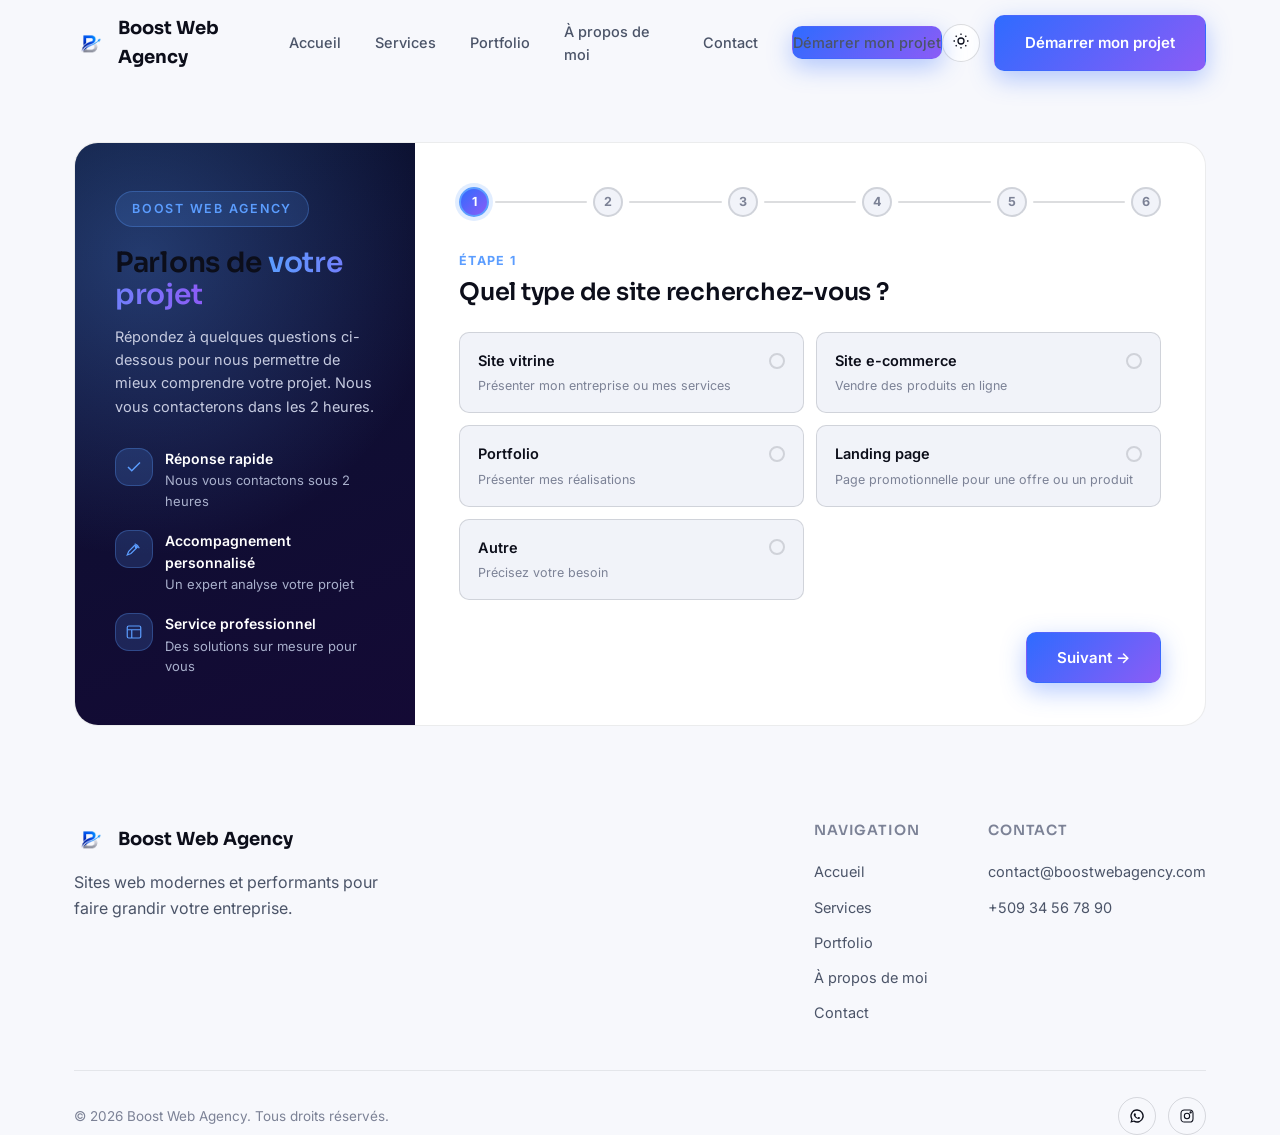
==== appliquer.html @ d8ea275c "initial commit" ====
<!DOCTYPE html>
<html lang="fr">
<head>
<meta charset="UTF-8">
<meta name="viewport" content="width=device-width, initial-scale=1.0">
<title>Appliquer — Boost Web Agency</title>
<meta name="description" content="Décrivez votre projet en quelques étapes et recevez une réponse de Boost Web Agency sous 2 heures.">
<link rel="icon" href="assets/images/logo.png">
<link rel="preconnect" href="https://fonts.googleapis.com">
<link href="https://fonts.googleapis.com/css2?family=Sora:wght@500;600;700;800&family=Inter:wght@400;500;600&display=swap" rel="stylesheet">
<link rel="stylesheet" href="css/style.css">
</head>
<body>
<header id="site-header"></header>

<main>
  <section class="section" style="padding-top:56px">
    <div class="container">

      <div class="apply-wrap reveal" id="applyForm">

        <!-- SIDE PANEL -->
        <aside class="apply-side">
          <div class="eyebrow" style="background:rgba(91,157,255,.15);border-color:rgba(91,157,255,.3)">Boost Web Agency</div>
          <h2>Parlons de <span class="accent">votre projet</span></h2>
          <p>Répondez à quelques questions ci-dessous pour nous permettre de mieux comprendre votre projet. Nous vous contacterons dans les 2 heures.</p>
          <div class="apply-perks">
            <div class="apply-perk">
              <div class="icon-badge">${''}</div>
              <div><div class="apply-perk-title">Réponse rapide</div><div class="apply-perk-text">Nous vous contactons sous 2 heures</div></div>
            </div>
            <div class="apply-perk">
              <div class="icon-badge"></div>
              <div><div class="apply-perk-title">Accompagnement personnalisé</div><div class="apply-perk-text">Un expert analyse votre projet</div></div>
            </div>
            <div class="apply-perk">
              <div class="icon-badge"></div>
              <div><div class="apply-perk-title">Service professionnel</div><div class="apply-perk-text">Des solutions sur mesure pour vous</div></div>
            </div>
          </div>
        </aside>

        <!-- MAIN FORM -->
        <div class="apply-main">
          <div class="progress-bar" id="progressBar"></div>

          <!-- STEP 1 -->
          <div class="form-step active" data-step="1">
            <div class="step-eyebrow">Étape 1</div>
            <h3 class="step-title">Quel type de site recherchez-vous ?</h3>
            <div class="choice-grid" data-choice-group="step1" data-key="siteType">
              <label class="choice-card" data-value="Site vitrine"><div class="choice-title">Site vitrine<span class="dot"></span></div><div class="choice-desc">Présenter mon entreprise ou mes services</div></label>
              <label class="choice-card" data-value="Site e-commerce"><div class="choice-title">Site e-commerce<span class="dot"></span></div><div class="choice-desc">Vendre des produits en ligne</div></label>
              <label class="choice-card" data-value="Portfolio"><div class="choice-title">Portfolio<span class="dot"></span></div><div class="choice-desc">Présenter mes réalisations</div></label>
              <label class="choice-card" data-value="Landing page"><div class="choice-title">Landing page<span class="dot"></span></div><div class="choice-desc">Page promotionnelle pour une offre ou un produit</div></label>
              <label class="choice-card" data-value="Autre"><div class="choice-title">Autre<span class="dot"></span></div><div class="choice-desc">Précisez votre besoin</div></label>
            </div>
            <div class="field" data-other-for="siteType" style="display:none;margin-top:16px">
              <label>Précisez votre besoin</label>
              <input type="text" data-field="siteTypeOther" placeholder="Exemple : site de réservation pour un salon de beauté">
            </div>
            <div class="step-actions">
              <span></span>
              <button class="btn btn-primary" data-action="next">Suivant →</button>
            </div>
          </div>

          <!-- STEP 2 -->
          <div class="form-step" data-step="2">
            <div class="step-eyebrow">Étape 2</div>
            <h3 class="step-title">Quel est votre objectif principal avec ce site ?</h3>
            <div class="choice-grid" data-choice-group="step2" data-key="goal">
              <label class="choice-card" data-value="Présenter mon entreprise / activité"><div class="choice-title">Présenter mon entreprise / activité<span class="dot"></span></div></label>
              <label class="choice-card" data-value="Vendre des produits en ligne"><div class="choice-title">Vendre des produits en ligne<span class="dot"></span></div></label>
              <label class="choice-card" data-value="Obtenir des demandes de contact / prospects"><div class="choice-title">Obtenir des demandes de contact<span class="dot"></span></div></label>
              <label class="choice-card" data-value="Prendre des rendez-vous / réservations"><div class="choice-title">Prendre des rendez-vous<span class="dot"></span></div></label>
              <label class="choice-card" data-value="Renforcer ma marque / image"><div class="choice-title">Renforcer ma marque / image<span class="dot"></span></div></label>
              <label class="choice-card" data-value="Autre"><div class="choice-title">Autre<span class="dot"></span></div></label>
            </div>
            <div class="field" data-other-for="goal" style="display:none;margin-top:16px">
              <label>Précisez votre objectif</label>
              <input type="text" data-field="goalOther">
            </div>
            <div class="step-actions">
              <button class="btn btn-outline" data-action="prev">← Précédent</button>
              <button class="btn btn-primary" data-action="next">Suivant →</button>
            </div>
          </div>

          <!-- STEP 3 -->
          <div class="form-step" data-step="3">
            <div class="step-eyebrow">Étape 3</div>
            <h3 class="step-title">Quelles fonctionnalités souhaitez-vous intégrer à votre site ?</h3>
            <p style="margin-top:-16px;margin-bottom:18px;font-size:13.5px">Sélectionnez tout ce qui s'applique</p>
            <div class="choice-grid" data-choice-group="step3" data-key="features">
              <label class="choice-card" data-multi data-value="Formulaire de contact"><div class="choice-title">Formulaire de contact<span class="dot"></span></div></label>
              <label class="choice-card" data-multi data-value="Bouton WhatsApp"><div class="choice-title">Bouton WhatsApp<span class="dot"></span></div></label>
              <label class="choice-card" data-multi data-value="Paiement en ligne"><div class="choice-title">Paiement en ligne<span class="dot"></span></div></label>
              <label class="choice-card" data-multi data-value="Réservation en ligne"><div class="choice-title">Réservation en ligne<span class="dot"></span></div></label>
              <label class="choice-card" data-multi data-value="Blog / Actualités"><div class="choice-title">Blog / Actualités<span class="dot"></span></div></label>
              <label class="choice-card" data-multi data-value="Galerie / Portfolio"><div class="choice-title">Galerie / Portfolio<span class="dot"></span></div></label>
              <label class="choice-card" data-multi data-value="Espace membre / Connexion"><div class="choice-title">Espace membre / Connexion<span class="dot"></span></div></label>
              <label class="choice-card" data-multi data-value="Autre"><div class="choice-title">Autre<span class="dot"></span></div></label>
            </div>
            <div class="field" data-other-for="features" style="display:none;margin-top:16px">
              <label>Précisez une autre fonctionnalité</label>
              <input type="text" data-field="featuresOther">
            </div>
            <div class="step-actions">
              <button class="btn btn-outline" data-action="prev">← Précédent</button>
              <button class="btn btn-primary" data-action="next">Suivant →</button>
            </div>
          </div>

          <!-- STEP 4 -->
          <div class="form-step" data-step="4">
            <div class="step-eyebrow">Étape 4</div>
            <h3 class="step-title">Avez-vous déjà un site web ?</h3>
            <div class="choice-grid" data-choice-group="step4" data-key="hasSite">
              <label class="choice-card" data-value="Oui, j'ai déjà un site"><div class="choice-title">Oui, j'ai déjà un site<span class="dot"></span></div></label>
              <label class="choice-card" data-value="Non, je n'ai pas encore de site"><div class="choice-title">Non, pas encore de site<span class="dot"></span></div></label>
            </div>
            <div class="step-actions">
              <button class="btn btn-outline" data-action="prev">← Précédent</button>
              <button class="btn btn-primary" data-action="next">Suivant →</button>
            </div>
          </div>

          <!-- STEP 5 -->
          <div class="form-step" data-step="5">
            <div class="step-eyebrow">Étape 5</div>
            <h3 class="step-title">Quand souhaitez-vous lancer votre projet ?</h3>
            <div class="choice-grid" data-choice-group="step5" data-key="timeline">
              <label class="choice-card" data-value="Dès que possible"><div class="choice-title">Dès que possible<span class="dot"></span></div></label>
              <label class="choice-card" data-value="Dans les 2 à 4 semaines"><div class="choice-title">Dans 2 à 4 semaines<span class="dot"></span></div></label>
              <label class="choice-card" data-value="Dans 1 à 3 mois"><div class="choice-title">Dans 1 à 3 mois<span class="dot"></span></div></label>
              <label class="choice-card" data-value="Dans plus de 3 mois"><div class="choice-title">Dans plus de 3 mois<span class="dot"></span></div></label>
              <label class="choice-card" data-value="Je ne sais pas encore"><div class="choice-title">Je ne sais pas encore<span class="dot"></span></div></label>
            </div>
            <div class="step-actions">
              <button class="btn btn-outline" data-action="prev">← Précédent</button>
              <button class="btn btn-primary" data-action="next">Suivant →</button>
            </div>
          </div>

          <!-- STEP 6 -->
          <div class="form-step" data-step="6">
            <div class="step-eyebrow">Étape 6</div>
            <h3 class="step-title">Vos informations de contact</h3>
            <div class="field" data-field="name">
              <label>Nom complet <span class="req">*</span></label>
              <input type="text" data-field="name">
              <div class="field-error"></div>
            </div>
            <div class="field" data-field="email">
              <label>Email <span class="req">*</span></label>
              <input type="email" data-field="email">
              <div class="field-error"></div>
            </div>
            <div class="field" data-field="phone">
              <label>Téléphone / WhatsApp <span class="req">*</span></label>
              <input type="tel" data-field="phone">
              <div class="field-error"></div>
            </div>
            <div class="field">
              <label>Ville / Pays</label>
              <input type="text" data-field="city" placeholder="Port-au-Prince, Haïti">
            </div>
            <div class="step-actions">
              <button class="btn btn-outline" data-action="prev">← Précédent</button>
              <button class="btn btn-primary" data-action="next">Suivant →</button>
            </div>
          </div>

          <!-- STEP 7: RECAP -->
          <div class="form-step" data-step="7">
            <div class="step-eyebrow">Étape 7</div>
            <h3 class="step-title">Récapitulatif de votre projet</h3>
            <p style="margin-top:-16px">Vérifiez les informations ci-dessous avant l'envoi.</p>
            <div class="recap-list" id="recapList"></div>
            <div class="step-actions">
              <button class="btn btn-outline" data-action="prev">← Précédent</button>
              <button class="btn btn-primary" data-action="submit">Envoyer ma demande →</button>
            </div>
          </div>

          <!-- STEP 8: CONFIRMATION -->
          <div class="form-step" data-step="8">
            <div class="confirm-screen">
              <div class="confirm-icon">${''}</div>
              <h2>Merci !</h2>
              <p>Votre demande a été envoyée avec succès.<br>Nous avons bien reçu votre projet et nous vous contacterons dans les 2 heures.</p>
              <p style="font-weight:600;color:var(--text);margin-top:24px">Que se passe-t-il maintenant ?</p>
              <ul class="next-steps">
                <li>Nous analysons votre projet</li>
                <li>Un expert vous contactera rapidement</li>
                <li>Nous discuterons de vos besoins en détail</li>
              </ul>
              <button class="btn btn-primary" data-action="restart">Retour à l'accueil</button>
            </div>
          </div>

        </div>
      </div>
    </div>
  </section>
</main>

<footer id="site-footer"></footer>

<script src="js/content.js"></script>
<script>
  renderHeader('appliquer.html');
  renderFooter();
  document.querySelectorAll('.apply-perk .icon-badge').forEach((el,i)=>{
    const icons = [ICONS.check, ICONS.rocket, ICONS.layout];
    el.innerHTML = icons[i] || ICONS.check;
  });
  document.querySelector('.confirm-icon').innerHTML = ICONS.check;
  observeReveals();
</script>
<script src="js/apply-form.js"></script>
<script src="js/main.js"></script>
</body>
</html>
---- css/style.css ----
/* ==========================================================================
   BOOST WEB AGENCY — Design System
   Palette: fond noir profond, bleu électrique, bleu nuit, touches violet
   Typo: Sora (display) + Inter (texte)
   ========================================================================== */

:root{
  --bg: #05070d;
  --bg-elevated: #0a0d17;
  --surface: #0d1120;
  --surface-2: #10152a;
  --border: rgba(255,255,255,0.08);
  --border-strong: rgba(255,255,255,0.14);

  --text: #f4f6fb;
  --text-muted: #9aa3ba;
  --text-faint: #626a80;

  --blue: #2f6bff;
  --blue-light: #5b9dff;
  --blue-deep: #0b2a7a;
  --violet: #8b5cf6;
  --silver: #c9ced8;

  --gradient-primary: linear-gradient(135deg, var(--blue) 0%, var(--violet) 100%);
  --gradient-text: linear-gradient(90deg, #5b9dff 0%, #8b5cf6 100%);

  --radius-sm: 10px;
  --radius-md: 16px;
  --radius-lg: 24px;

  --shadow-glow: 0 0 60px rgba(47,107,255,0.25);
  --shadow-card: 0 10px 30px rgba(0,0,0,0.35);

  --ease: cubic-bezier(.22,.61,.36,1);
  --container: 1180px;
}

[data-theme="light"]{
  --bg: #f7f8fc;
  --bg-elevated: #ffffff;
  --surface: #ffffff;
  --surface-2: #f1f3f9;
  --border: rgba(10,15,30,0.08);
  --border-strong: rgba(10,15,30,0.14);
  --text: #0c0e1a;
  --text-muted: #4b5468;
  --text-faint: #7c8296;
  --shadow-card: 0 10px 30px rgba(20,30,60,0.08);
}

*,*::before,*::after{ box-sizing: border-box; }
html{ scroll-behavior: smooth; }
body{
  margin:0;
  background: var(--bg);
  color: var(--text);
  font-family: 'Inter', -apple-system, BlinkMacSystemFont, 'Segoe UI', sans-serif;
  font-size: 16px;
  line-height: 1.6;
  -webkit-font-smoothing: antialiased;
  overflow-x: hidden;
  transition: background .35s var(--ease), color .35s var(--ease);
}
img{ max-width:100%; display:block; }
a{ color:inherit; text-decoration:none; }
ul{ margin:0; padding:0; list-style:none; }
h1,h2,h3,h4{
  font-family:'Sora','Inter',sans-serif;
  font-weight:600;
  line-height:1.15;
  margin:0 0 .6em;
  letter-spacing:-0.01em;
}
p{ margin:0 0 1em; color: var(--text-muted); }
button{ font-family:inherit; cursor:pointer; }
:focus-visible{ outline: 2px solid var(--blue-light); outline-offset: 3px; }

.container{
  width:100%;
  max-width: var(--container);
  margin: 0 auto;
  padding: 0 24px;
}
.section{ padding: 96px 0; position: relative; }
.section--tight{ padding: 64px 0; }

@media (prefers-reduced-motion: reduce){
  *{ animation-duration: 0.001ms !important; animation-iteration-count: 1 !important; transition-duration: 0.001ms !important; scroll-behavior: auto !important; }
}

/* ---------- Eyebrow / labels ---------- */
.eyebrow{
  display:inline-flex;
  align-items:center;
  gap:8px;
  font-size: 12.5px;
  font-weight:600;
  letter-spacing: 0.14em;
  text-transform: uppercase;
  color: var(--blue-light);
  background: rgba(47,107,255,0.1);
  border: 1px solid rgba(47,107,255,0.25);
  padding: 7px 16px;
  border-radius: 999px;
  margin-bottom: 20px;
}

.section-head{ max-width: 680px; margin: 0 auto 56px; text-align:center; }
.section-head h2{ font-size: clamp(28px, 4vw, 42px); }
.section-head p{ font-size: 17px; }
.section-head.align-left{ margin-left:0; text-align:left; }

/* ---------- Buttons ---------- */
.btn{
  display:inline-flex;
  align-items:center;
  justify-content:center;
  gap:8px;
  padding: 15px 30px;
  border-radius: var(--radius-sm);
  font-weight:600;
  font-size: 15px;
  border: 1px solid transparent;
  transition: transform .25s var(--ease), box-shadow .25s var(--ease), background .25s var(--ease), border-color .25s var(--ease);
  white-space: nowrap;
}
.btn-primary{
  background: var(--gradient-primary);
  color:#fff;
  box-shadow: 0 8px 24px rgba(47,107,255,0.35);
}
.btn-primary:hover{ transform: translateY(-2px); box-shadow: 0 14px 34px rgba(47,107,255,0.5); }
.btn-outline{
  background: transparent;
  border-color: var(--border-strong);
  color: var(--text);
}
.btn-outline:hover{ border-color: var(--blue-light); background: rgba(91,157,255,0.08); transform: translateY(-2px); }
.btn-block{ width:100%; }
.btn:disabled{ opacity:.4; cursor:not-allowed; transform:none !important; }

/* ---------- Header / Nav ---------- */
.site-header{
  position: sticky; top:0; z-index: 100;
  background: rgba(5,7,13,0.72);
  backdrop-filter: blur(14px);
  -webkit-backdrop-filter: blur(14px);
  border-bottom: 1px solid var(--border);
  transition: background .35s var(--ease), border-color .35s var(--ease);
}
[data-theme="light"] .site-header{ background: rgba(247,248,252,0.78); }

.nav{
  display:flex; align-items:center; justify-content:space-between;
  padding: 14px 24px; max-width: var(--container); margin:0 auto;
}
.nav-logo{ display:flex; align-items:center; gap:10px; font-family:'Sora',sans-serif; font-weight:700; font-size:18px; }
.nav-logo img{ height: 34px; width:auto; }
.nav-links{ display:flex; align-items:center; gap: 34px; }
.nav-links a{
  font-size: 14.5px; font-weight:500; color: var(--text-muted);
  position:relative; padding: 4px 0; transition: color .2s var(--ease);
}
.nav-links a:hover, .nav-links a.active{ color: var(--text); }
.nav-links a.active::after{
  content:''; position:absolute; left:0; right:0; bottom:-4px; height:2px;
  background: var(--gradient-primary); border-radius:2px;
}
.nav-actions{ display:flex; align-items:center; gap:14px; }

.theme-toggle{
  width:38px; height:38px; border-radius:50%;
  border:1px solid var(--border-strong); background: var(--surface);
  display:flex; align-items:center; justify-content:center; color: var(--text);
  transition: border-color .2s var(--ease), transform .2s var(--ease);
}
.theme-toggle:hover{ border-color: var(--blue-light); transform: rotate(15deg); }
.theme-toggle svg{ width:18px; height:18px; }
.theme-toggle .icon-sun{ display:none; }
[data-theme="light"] .theme-toggle .icon-moon{ display:none; }
[data-theme="light"] .theme-toggle .icon-sun{ display:block; }

.nav-toggle{
  display:none; width:40px; height:40px; border-radius:8px;
  border:1px solid var(--border-strong); background: var(--surface);
  align-items:center; justify-content:center; flex-direction:column; gap:5px;
}
.nav-toggle span{ display:block; width:18px; height:2px; background: var(--text); border-radius:2px; transition: all .25s var(--ease); }
.nav-toggle.is-open span:nth-child(1){ transform: translateY(7px) rotate(45deg); }
.nav-toggle.is-open span:nth-child(2){ opacity:0; }
.nav-toggle.is-open span:nth-child(3){ transform: translateY(-7px) rotate(-45deg); }

@media (max-width: 880px){
  .nav-links{
    position:fixed; inset: 66px 0 0 0; height:calc(100vh - 66px);
    background: var(--bg); flex-direction:column; justify-content:flex-start;
    padding: 32px 24px; gap: 22px; transform: translateX(100%);
    transition: transform .35s var(--ease); overflow-y:auto;
  }
  .nav-links.is-open{ transform: translateX(0); }
  .nav-links a{ font-size:19px; }
  .nav-cta-mobile{ margin-top: 12px; }
  .nav-toggle{ display:flex; }
  .nav-actions .btn{ display:none; }
}

/* ---------- Hero / Aurora Gradient ---------- */
.hero{
  position: relative;
  padding: 120px 0 100px;
  overflow: hidden;
  isolation: isolate;
}
.aurora{
  position:absolute; inset:0; z-index:-1; overflow:hidden;
  background: var(--bg);
}
.aurora::before, .aurora::after{
  content:''; position:absolute; width: 60vw; height: 60vw; max-width:900px; max-height:900px;
  border-radius:50%; filter: blur(110px); opacity: .55;
  background: radial-gradient(circle at 30% 30%, #2f6bff 0%, transparent 70%);
  animation: aurora-move-1 22s ease-in-out infinite alternate;
}
.aurora::after{
  background: radial-gradient(circle at 70% 70%, #8b5cf6 0%, transparent 70%);
  right:-10%; bottom:-20%; left:auto; top:auto;
  animation: aurora-move-2 26s ease-in-out infinite alternate;
  opacity:.45;
}
.aurora::before{ top:-20%; left:-15%; }
[data-theme="light"] .aurora::before, [data-theme="light"] .aurora::after{ opacity:.25; filter: blur(130px); }

@keyframes aurora-move-1{
  0%{ transform: translate(0,0) scale(1); }
  50%{ transform: translate(6%, 8%) scale(1.08); }
  100%{ transform: translate(-4%, 4%) scale(1); }
}
@keyframes aurora-move-2{
  0%{ transform: translate(0,0) scale(1); }
  50%{ transform: translate(-8%, -6%) scale(1.1); }
  100%{ transform: translate(4%, -4%) scale(1); }
}

.hero-inner{ max-width: 760px; }
.hero h1{ font-size: clamp(36px, 6vw, 62px); margin-bottom: 22px; }
.hero h1 .accent{
  background: var(--gradient-text);
  -webkit-background-clip: text; background-clip:text; color: transparent;
}
.hero p{ font-size: 18px; max-width: 540px; margin-bottom: 34px; }
.hero-ctas{ display:flex; gap:16px; flex-wrap:wrap; }

/* ---------- Reveal on scroll ---------- */
.reveal{ opacity:0; transform: translateY(28px); transition: opacity .7s var(--ease), transform .7s var(--ease); }
.reveal.is-visible{ opacity:1; transform: translateY(0); }
.reveal-delay-1{ transition-delay: .08s; }
.reveal-delay-2{ transition-delay: .16s; }
.reveal-delay-3{ transition-delay: .24s; }

/* ---------- Grid ---------- */
.grid{ display:grid; gap: 24px; }
.grid-3{ grid-template-columns: repeat(3,1fr); }
.grid-2{ grid-template-columns: repeat(2,1fr); }
@media (max-width: 900px){ .grid-3{ grid-template-columns:1fr; } .grid-2{ grid-template-columns:1fr; } }

/* ---------- Cards ---------- */
.card{
  background: var(--surface);
  border: 1px solid var(--border);
  border-radius: var(--radius-md);
  padding: 32px;
  transition: transform .35s var(--ease), border-color .35s var(--ease), box-shadow .35s var(--ease);
}
.card:hover{ transform: translateY(-6px); border-color: rgba(91,157,255,0.35); box-shadow: var(--shadow-card), 0 0 0 1px rgba(91,157,255,0.08); }

.icon-badge{
  width:52px; height:52px; border-radius: 14px;
  display:flex; align-items:center; justify-content:center;
  background: rgba(47,107,255,0.12); border:1px solid rgba(47,107,255,0.25);
  color: var(--blue-light); margin-bottom: 22px;
}
.icon-badge svg{ width:24px; height:24px; }

.service-card h3{ font-size: 20px; }

/* ---------- Process ---------- */
.process-card{ position:relative; }
.process-number{
  font-family:'Sora',sans-serif; font-weight:700; font-size: 34px;
  background: var(--gradient-text); -webkit-background-clip:text; background-clip:text; color:transparent;
  margin-bottom: 14px; display:block;
}

/* ---------- Portfolio ---------- */
.portfolio-card{ padding:0; overflow:hidden; display:flex; flex-direction:column; }
.portfolio-media{ aspect-ratio: 16/10; overflow:hidden; background: var(--surface-2); position:relative; }
.portfolio-media img{ width:100%; height:100%; object-fit: cover; transition: transform .6s var(--ease); }
.portfolio-card:hover .portfolio-media img{ transform: scale(1.06); }
.portfolio-body{ padding: 26px 28px 30px; }
.portfolio-category{ font-size:12px; font-weight:600; letter-spacing:.08em; text-transform:uppercase; color: var(--blue-light); margin-bottom:8px; }
.portfolio-body h3{ font-size: 19px; margin-bottom:10px; }
.portfolio-link{ display:inline-flex; align-items:center; gap:6px; font-weight:600; color: var(--blue-light); font-size:14.5px; margin-top:6px; }
.portfolio-link svg{ width:15px; height:15px; transition: transform .25s var(--ease); }
.portfolio-link:hover svg{ transform: translate(3px,-3px); }

/* ---------- Testimonials ---------- */
.testimonial-card .stars{ display:flex; gap:4px; margin-bottom:16px; color:#ffb545; }
.testimonial-card .stars svg{ width:16px; height:16px; }
.testimonial-card blockquote{ margin:0 0 20px; font-size:15.5px; color: var(--text); font-style: normal; }
.testimonial-author{ display:flex; align-items:center; gap:12px; }
.testimonial-avatar{
  width:40px; height:40px; border-radius:50%; background: var(--gradient-primary);
  display:flex; align-items:center; justify-content:center; color:#fff; font-weight:700; font-size:14px;
}
.testimonial-name{ font-weight:600; font-size:14.5px; color: var(--text); }
.testimonial-role{ font-size:13px; color: var(--text-faint); }

/* ---------- FAQ ---------- */
.faq-list{ max-width: 760px; margin: 0 auto; display:flex; flex-direction:column; gap:14px; }
.faq-item{ background: var(--surface); border:1px solid var(--border); border-radius: var(--radius-sm); overflow:hidden; }
.faq-question{
  width:100%; display:flex; align-items:center; justify-content:space-between; gap:16px;
  background:none; border:none; color: var(--text); padding: 20px 24px; text-align:left;
  font-family:'Sora',sans-serif; font-weight:600; font-size:15.5px;
}
.faq-question .plus{ flex-shrink:0; width:22px; height:22px; position:relative; }
.faq-question .plus::before, .faq-question .plus::after{
  content:''; position:absolute; background: var(--blue-light); border-radius:2px; transition: transform .3s var(--ease), opacity .3s var(--ease);
}
.faq-question .plus::before{ left:0; top:50%; width:100%; height:2px; transform: translateY(-50%); }
.faq-question .plus::after{ top:0; left:50%; height:100%; width:2px; transform: translateX(-50%); }
.faq-item.is-open .plus::after{ opacity:0; transform: translateX(-50%) rotate(90deg); }
.faq-answer{ max-height:0; overflow:hidden; transition: max-height .35s var(--ease); }
.faq-answer-inner{ padding: 0 24px 22px; color: var(--text-muted); font-size:14.5px; }
.faq-item.is-open .faq-answer{ max-height: 300px; }

/* ---------- CTA banner ---------- */
.cta-banner{
  border-radius: var(--radius-lg);
  padding: 64px 40px;
  text-align:center;
  background: linear-gradient(135deg, #10193c 0%, #1b1046 100%);
  border: 1px solid rgba(139,92,246,0.25);
  position:relative; overflow:hidden;
}
.cta-banner::before{
  content:''; position:absolute; inset:0;
  background: radial-gradient(circle at 50% 0%, rgba(91,157,255,0.25), transparent 60%);
}
.cta-banner > *{ position:relative; }
.cta-banner h2{ font-size: clamp(24px,3.6vw,34px); max-width:640px; margin:0 auto 14px; }
.cta-banner p{ max-width: 520px; margin: 0 auto 30px; color: #c6cbe0; }

/* ---------- Footer ---------- */
.site-footer{ border-top:1px solid var(--border); padding: 56px 0 28px; margin-top: 40px; }
.footer-top{ display:flex; justify-content:space-between; gap: 40px; flex-wrap:wrap; margin-bottom: 40px; }
.footer-brand{ max-width: 320px; }
.footer-brand .nav-logo{ margin-bottom: 14px; }
.footer-cols{ display:flex; gap: 60px; flex-wrap:wrap; }
.footer-col h4{ font-size:14px; margin-bottom:16px; color: var(--text-faint); text-transform:uppercase; letter-spacing:.06em; }
.footer-col a{ display:block; color: var(--text-muted); font-size:14.5px; padding: 6px 0; transition: color .2s var(--ease); }
.footer-col a:hover{ color: var(--blue-light); }
.footer-bottom{ display:flex; justify-content:space-between; align-items:center; gap:16px; flex-wrap:wrap; padding-top: 26px; border-top:1px solid var(--border); }
.footer-bottom p{ margin:0; font-size:13.5px; color: var(--text-faint); }
.socials{ display:flex; gap:12px; }
.socials a{
  width:38px; height:38px; border-radius:50%; border:1px solid var(--border-strong);
  display:flex; align-items:center; justify-content:center; transition: border-color .2s var(--ease), transform .2s var(--ease);
}
.socials a:hover{ border-color: var(--blue-light); transform: translateY(-2px); }
.socials svg{ width:16px; height:16px; }

/* ---------- Page hero (inner pages) ---------- */
.page-hero{ padding: 80px 0 60px; text-align:center; }
.page-hero .eyebrow{ margin-bottom: 18px; }
.page-hero h1{ font-size: clamp(30px,5vw,48px); max-width: 720px; margin: 0 auto 16px; }
.page-hero p{ max-width: 620px; margin: 0 auto; font-size:17px; }

/* ---------- Utility ---------- */
.text-center{ text-align:center; }
.mt-lg{ margin-top: 64px; }
.badge-list{ display:flex; flex-wrap:wrap; gap:10px; margin-top: 18px; }
.badge-list span{ font-size:13px; padding:6px 14px; border-radius:999px; border:1px solid var(--border-strong); color: var(--text-muted); }

/* Filters (portfolio page) */
.filters{ display:flex; gap:10px; justify-content:center; flex-wrap:wrap; margin-bottom: 44px; }
.filter-btn{
  padding: 9px 20px; border-radius:999px; border:1px solid var(--border-strong);
  background: transparent; color: var(--text-muted); font-size:14px; font-weight:600;
  transition: all .25s var(--ease);
}
.filter-btn.active, .filter-btn:hover{ color:#fff; background: var(--gradient-primary); border-color:transparent; }

/* Values grid (about page) */
.value-card{ text-align:left; }
.value-card h4{ font-size:17px; margin-bottom:8px; }
.value-card p{ font-size:14.5px; margin:0; }

/* Service detail blocks */
.service-detail{ display:grid; grid-template-columns: 1fr 1fr; gap: 56px; align-items:start; padding: 64px 0; border-bottom:1px solid var(--border); }
.service-detail:last-child{ border-bottom:none; }
.service-detail:nth-child(even) .service-detail-media{ order:2; }
@media (max-width: 880px){ .service-detail{ grid-template-columns:1fr; gap:28px; } .service-detail:nth-child(even) .service-detail-media{ order:0; } }
.service-detail-media{
  border-radius: var(--radius-lg); background: var(--surface); border:1px solid var(--border);
  aspect-ratio: 4/3; display:flex; align-items:center; justify-content:center; color: var(--blue-light);
}
.service-detail-media svg{ width:88px; height:88px; opacity:.75; }
.service-detail-body ul{ margin-top:18px; display:flex; flex-direction:column; gap:10px; }
.service-detail-body li{ display:flex; gap:10px; align-items:flex-start; font-size:14.5px; color: var(--text-muted); }
.service-detail-body li svg{ width:18px; height:18px; flex-shrink:0; margin-top:2px; color: var(--blue-light); }

/* Contact page */
.contact-grid{ display:grid; grid-template-columns: 0.9fr 1.1fr; gap: 50px; align-items:start; }
@media (max-width: 880px){ .contact-grid{ grid-template-columns:1fr; } }
.contact-methods{ display:flex; flex-direction:column; gap:14px; margin-top:28px; }
.contact-method{
  display:flex; align-items:center; gap:14px; padding:16px 18px; border-radius: var(--radius-sm);
  background: var(--surface); border:1px solid var(--border); transition: border-color .2s var(--ease);
}
.contact-method:hover{ border-color: rgba(91,157,255,0.35); }
.contact-method .icon-badge{ margin:0; width:42px; height:42px; }
.contact-method-label{ font-size:12px; color: var(--text-faint); text-transform:uppercase; letter-spacing:.06em; }
.contact-method-value{ font-weight:600; font-size:14.5px; }

.form-card{ background: var(--surface); border:1px solid var(--border); border-radius: var(--radius-lg); padding: 36px; }
.field{ margin-bottom: 20px; }
.field label{ display:block; font-size:13.5px; font-weight:600; margin-bottom:8px; color: var(--text); }
.field label .req{ color: var(--blue-light); }
.field input, .field textarea, .field select{
  width:100%; background: var(--surface-2); border:1px solid var(--border-strong);
  border-radius: var(--radius-sm); padding: 13px 16px; color: var(--text); font-size:14.5px; font-family:inherit;
  transition: border-color .2s var(--ease), box-shadow .2s var(--ease);
}
.field input:focus, .field textarea:focus, .field select:focus{ border-color: var(--blue-light); box-shadow: 0 0 0 3px rgba(91,157,255,0.18); outline:none; }
.field textarea{ min-height:120px; resize:vertical; }
.field-error{ color:#ff6b6b; font-size:12.5px; margin-top:6px; display:none; }
.field.has-error input, .field.has-error textarea, .field.has-error select{ border-color:#ff6b6b; }
.field.has-error .field-error{ display:block; }

/* ---------- Multi-step form (Appliquer) ---------- */
.apply-wrap{ display:grid; grid-template-columns: 340px 1fr; gap: 0; border-radius: var(--radius-lg); overflow:hidden; border:1px solid var(--border); background: var(--surface); }
@media (max-width: 900px){ .apply-wrap{ grid-template-columns:1fr; } }
.apply-side{
  background: linear-gradient(160deg,#0a1230 0%,#140a35 100%);
  padding: 48px 40px; position:relative; overflow:hidden;
}
.apply-side::before{ content:''; position:absolute; inset:0; background: radial-gradient(circle at 20% 20%, rgba(91,157,255,.3), transparent 55%); }
.apply-side > *{ position:relative; }
.apply-side h2{ font-size: 28px; margin-bottom:14px; }
.apply-side h2 .accent{ background: var(--gradient-text); -webkit-background-clip:text; background-clip:text; color:transparent; }
.apply-side p{ color:#c6cbe0; font-size:14.5px; }
.apply-perks{ margin-top: 30px; display:flex; flex-direction:column; gap:18px; }
.apply-perk{ display:flex; gap:12px; align-items:flex-start; }
.apply-perk .icon-badge{ background: rgba(91,157,255,0.18); border-color: rgba(91,157,255,0.3); width:38px; height:38px; margin:0; flex-shrink:0; }
.apply-perk .icon-badge svg{ width:18px; height:18px; }
.apply-perk-title{ font-weight:600; font-size:14px; color:#fff; }
.apply-perk-text{ font-size:13px; color:#a9b0cc; }

.apply-main{ padding: 44px 44px 40px; }
@media (max-width: 620px){ .apply-main{ padding: 32px 20px 28px; } .apply-side{ padding:36px 24px; } }

.progress-bar{ display:flex; align-items:center; gap:6px; margin-bottom: 34px; }
.progress-step{
  width:30px; height:30px; border-radius:50%; flex-shrink:0;
  display:flex; align-items:center; justify-content:center; font-size:12.5px; font-weight:700;
  background: var(--surface-2); border:2px solid var(--border-strong); color: var(--text-faint);
  transition: all .3s var(--ease);
}
.progress-step.active{ border-color: var(--blue-light); color:#fff; background: var(--gradient-primary); box-shadow:0 0 0 4px rgba(91,157,255,0.18); }
.progress-step.done{ border-color: var(--blue-light); background: rgba(91,157,255,0.18); color: var(--blue-light); }
.progress-line{ flex:1; height:2px; background: var(--border-strong); border-radius:2px; position:relative; overflow:hidden; }
.progress-line-fill{ position:absolute; inset:0; width:0%; background: var(--gradient-primary); transition: width .35s var(--ease); }

.form-step{ display:none; animation: step-in .4s var(--ease); }
.form-step.active{ display:block; }
@keyframes step-in{ from{ opacity:0; transform: translateX(14px);} to{opacity:1; transform:translateX(0);} }
.step-eyebrow{ font-size:12.5px; font-weight:700; letter-spacing:.1em; text-transform:uppercase; color: var(--blue-light); margin-bottom:8px; }
.step-title{ font-size: 24px; margin-bottom: 26px; }

.choice-grid{ display:grid; grid-template-columns: 1fr 1fr; gap:12px; }
@media (max-width:520px){ .choice-grid{ grid-template-columns:1fr; } }
.choice-card{
  display:block; border:1.5px solid var(--border-strong); border-radius: var(--radius-sm);
  padding: 16px 18px; cursor:pointer; transition: all .2s var(--ease); background: var(--surface-2);
}
.choice-card:hover{ border-color: var(--blue-light); }
.choice-card input{ display:none; }
.choice-card .choice-title{ font-weight:600; font-size:14.5px; display:flex; align-items:center; justify-content:space-between; }
.choice-card .choice-desc{ font-size:12.5px; color: var(--text-faint); margin-top:4px; }
.choice-card .dot{ width:16px; height:16px; border-radius:50%; border:2px solid var(--border-strong); flex-shrink:0; position:relative; }
.choice-card input:checked ~ .dot, .choice-card .dot.checked{ border-color: var(--blue-light); }
.choice-card input:checked ~ .dot::after, .choice-card .dot.checked::after{
  content:''; position:absolute; inset:3px; background: var(--blue-light); border-radius:50%;
}
.choice-card.selected{ border-color: var(--blue-light); background: rgba(91,157,255,0.08); box-shadow: 0 0 0 3px rgba(91,157,255,0.12); }
.choice-card[data-multi] .dot{ border-radius:5px; }
.choice-card[data-multi] input:checked ~ .dot::after, .choice-card[data-multi] .dot.checked::after{ border-radius:2px; }

.step-actions{ display:flex; justify-content:space-between; gap:14px; margin-top: 32px; }
.step-actions .btn{ min-width:130px; }

.recap-list{ display:flex; flex-direction:column; gap:14px; margin-bottom: 10px; }
.recap-item{ background: var(--surface-2); border:1px solid var(--border); border-radius: var(--radius-sm); padding: 14px 18px; }
.recap-label{ font-size:12px; text-transform:uppercase; letter-spacing:.06em; color: var(--text-faint); margin-bottom:4px; }
.recap-value{ font-size:14.5px; font-weight:600; }

.confirm-screen{ text-align:center; padding: 30px 0 10px; }
.confirm-icon{
  width:84px; height:84px; border-radius:50%; margin:0 auto 26px; background: var(--gradient-primary);
  display:flex; align-items:center; justify-content:center; box-shadow: 0 0 0 10px rgba(91,157,255,0.1);
}
.confirm-icon svg{ width:40px; height:40px; color:#fff; }
.confirm-screen h2{ font-size:26px; margin-bottom:10px; }
.next-steps{ text-align:left; max-width:360px; margin: 26px auto; display:flex; flex-direction:column; gap:12px; }
.next-steps li{ display:flex; gap:10px; align-items:flex-start; font-size:14px; color: var(--text-muted); list-style:none; }
.next-steps li svg{ width:18px; height:18px; color: var(--blue-light); flex-shrink:0; margin-top:2px; }

/* fade for whole hero content w/ slight delay */
.hero .reveal{ transition-delay: .05s; }
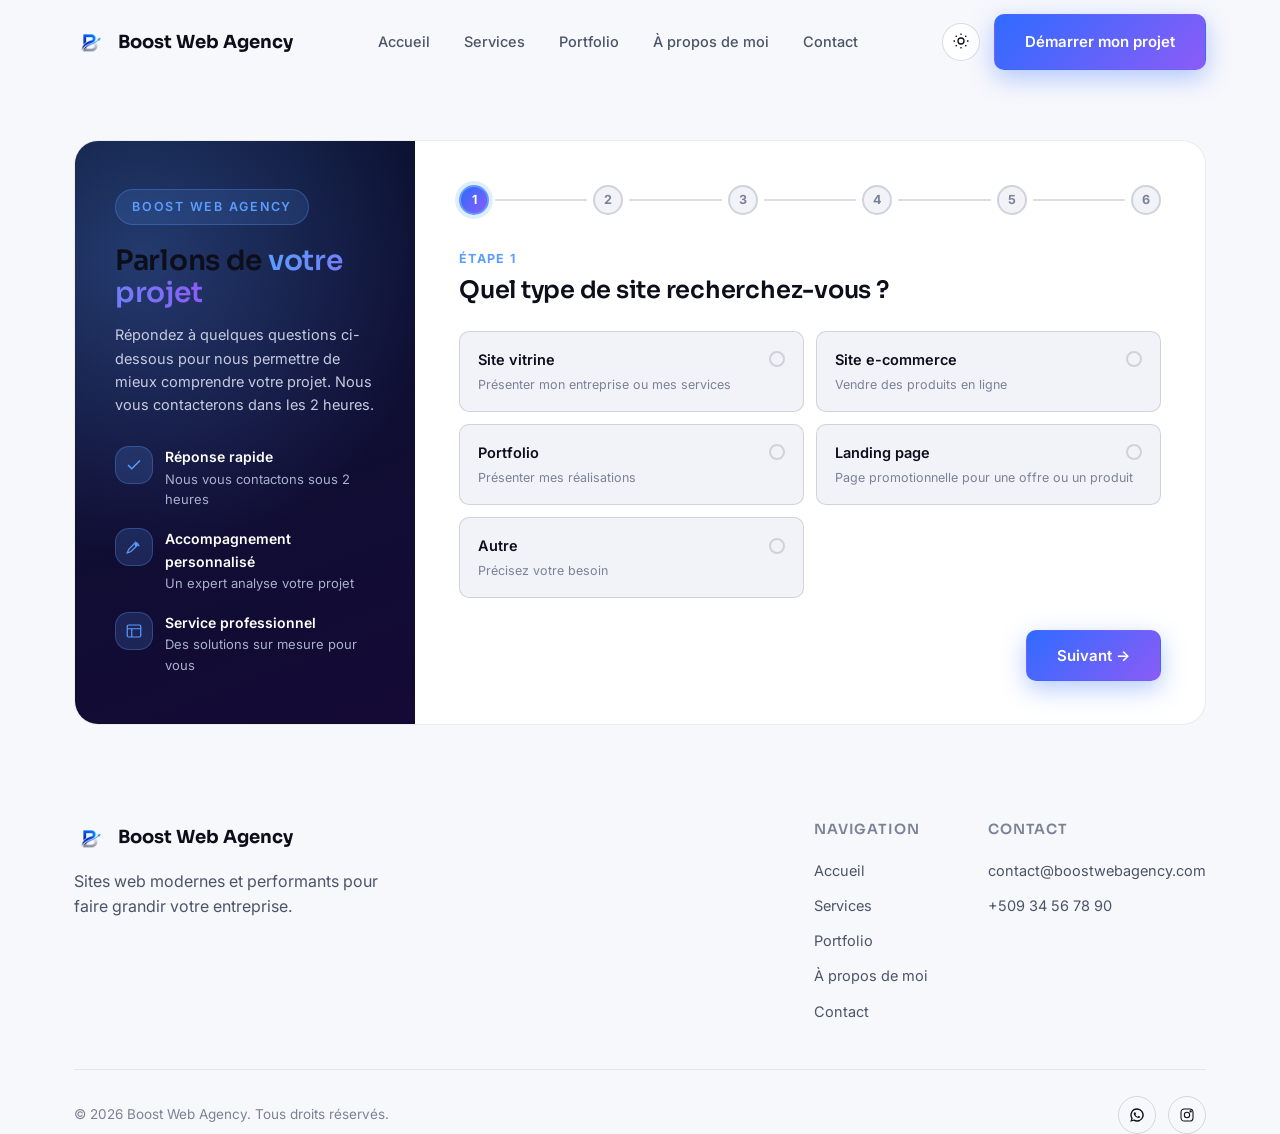
==== commit 1c252793: "use.name" ====
--- a/appliquer.html
+++ b/appliquer.html
@@ -18,6 +18,22 @@
     <div class="container">
 
       <div class="apply-wrap reveal" id="applyForm">
+
+        <!-- Formulaire caché : sert uniquement à ce que Netlify Forms
+             détecte et enregistre les champs. Le vrai formulaire visible
+             (multi-étapes) est plus bas ; son JS envoie les données ici. -->
+        <form name="appliquer" data-netlify="true" netlify-honeypot="bot-field" hidden>
+          <input type="text" name="siteType">
+          <input type="text" name="goal">
+          <input type="text" name="features">
+          <input type="text" name="hasSite">
+          <input type="text" name="timeline">
+          <input type="text" name="name">
+          <input type="email" name="email">
+          <input type="text" name="phone">
+          <input type="text" name="city">
+          <input name="bot-field">
+        </form>
 
         <!-- SIDE PANEL -->
         <aside class="apply-side">
--- a/css/style.css
+++ b/css/style.css
@@ -143,13 +143,16 @@
 /* ---------- Header / Nav ---------- */
 .site-header{
   position: sticky; top:0; z-index: 100;
-  background: rgba(5,7,13,0.72);
-  backdrop-filter: blur(14px);
-  -webkit-backdrop-filter: blur(14px);
+  background: var(--bg-elevated);
   border-bottom: 1px solid var(--border);
   transition: background .35s var(--ease), border-color .35s var(--ease);
 }
-[data-theme="light"] .site-header{ background: rgba(247,248,252,0.78); }
+/* Remarque technique : on évite volontairement "backdrop-filter" ici.
+   Un ancêtre avec filter/backdrop-filter devient le "containing block" de
+   ses enfants position:fixed — ça cassait le panneau de menu mobile
+   (.nav-links), qui se retrouvait coincé dans la hauteur du header au
+   lieu de couvrir l'écran. Un fond opaque garde aussi un header
+   parfaitement identique sur toutes les pages, y compris l'accueil. */
 
 .nav{
   display:flex; align-items:center; justify-content:space-between;
@@ -168,6 +171,7 @@
   background: var(--gradient-primary); border-radius:2px;
 }
 .nav-actions{ display:flex; align-items:center; gap:14px; }
+.nav-cta-mobile{ display:none; } /* visible uniquement dans le panneau mobile, voir media query */
 
 .theme-toggle{
   width:38px; height:38px; border-radius:50%;
@@ -197,10 +201,11 @@
     background: var(--bg); flex-direction:column; justify-content:flex-start;
     padding: 32px 24px; gap: 22px; transform: translateX(100%);
     transition: transform .35s var(--ease); overflow-y:auto;
+    z-index: 90;
   }
   .nav-links.is-open{ transform: translateX(0); }
   .nav-links a{ font-size:19px; }
-  .nav-cta-mobile{ margin-top: 12px; }
+  .nav-cta-mobile{ display:inline-flex; margin-top: 12px; }
   .nav-toggle{ display:flex; }
   .nav-actions .btn{ display:none; }
 }
@@ -489,14 +494,18 @@
 .choice-card input{ display:none; }
 .choice-card .choice-title{ font-weight:600; font-size:14.5px; display:flex; align-items:center; justify-content:space-between; }
 .choice-card .choice-desc{ font-size:12.5px; color: var(--text-faint); margin-top:4px; }
-.choice-card .dot{ width:16px; height:16px; border-radius:50%; border:2px solid var(--border-strong); flex-shrink:0; position:relative; }
-.choice-card input:checked ~ .dot, .choice-card .dot.checked{ border-color: var(--blue-light); }
-.choice-card input:checked ~ .dot::after, .choice-card .dot.checked::after{
+.choice-card .dot{ width:16px; height:16px; border-radius:50%; border:2px solid var(--border-strong); flex-shrink:0; position:relative; transition: border-color .2s var(--ease); }
+.choice-card .dot::after{
   content:''; position:absolute; inset:3px; background: var(--blue-light); border-radius:50%;
-}
+  opacity:0; transform: scale(.4); transition: opacity .2s var(--ease), transform .2s var(--ease);
+}
+/* Le JS applique la classe "selected" sur la carte (pas sur un input caché,
+   il n'y en a pas dans le HTML) : le cercle doit donc réagir à .selected. */
 .choice-card.selected{ border-color: var(--blue-light); background: rgba(91,157,255,0.08); box-shadow: 0 0 0 3px rgba(91,157,255,0.12); }
+.choice-card.selected .dot{ border-color: var(--blue-light); }
+.choice-card.selected .dot::after{ opacity:1; transform: scale(1); }
 .choice-card[data-multi] .dot{ border-radius:5px; }
-.choice-card[data-multi] input:checked ~ .dot::after, .choice-card[data-multi] .dot.checked::after{ border-radius:2px; }
+.choice-card[data-multi] .dot::after{ border-radius:2px; }
 
 .step-actions{ display:flex; justify-content:space-between; gap:14px; margin-top: 32px; }
 .step-actions .btn{ min-width:130px; }
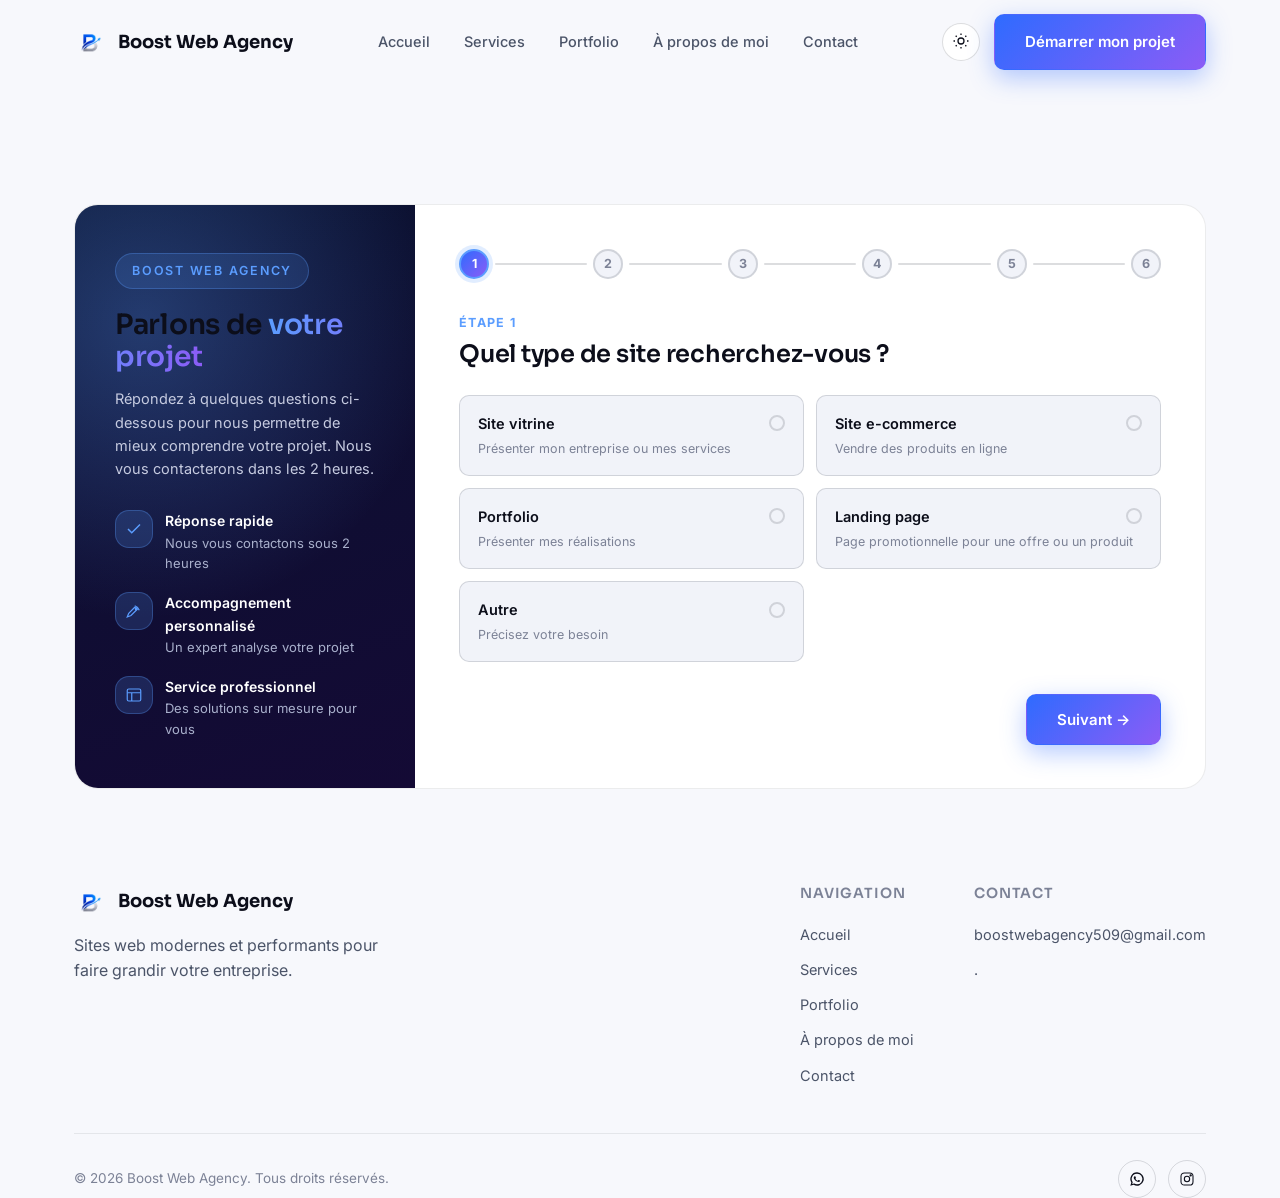
==== commit 140771cf: "user.name" ====
--- a/appliquer.html
+++ b/appliquer.html
@@ -14,7 +14,7 @@
 <header id="site-header"></header>
 
 <main>
-  <section class="section" style="padding-top:56px">
+  <section class="section" style="padding-top:120px">
     <div class="container">
 
       <div class="apply-wrap reveal" id="applyForm">
--- a/css/style.css
+++ b/css/style.css
@@ -142,17 +142,21 @@
 
 /* ---------- Header / Nav ---------- */
 .site-header{
-  position: sticky; top:0; z-index: 100;
+  position: fixed; top:0; left:0; right:0; z-index: 100;
+  background: transparent;
+  border-bottom: 1px solid transparent;
+  transition: background .3s var(--ease), border-color .3s var(--ease), box-shadow .3s var(--ease);
+}
+.site-header.scrolled{
   background: var(--bg-elevated);
-  border-bottom: 1px solid var(--border);
-  transition: background .35s var(--ease), border-color .35s var(--ease);
-}
-/* Remarque technique : on évite volontairement "backdrop-filter" ici.
-   Un ancêtre avec filter/backdrop-filter devient le "containing block" de
-   ses enfants position:fixed — ça cassait le panneau de menu mobile
-   (.nav-links), qui se retrouvait coincé dans la hauteur du header au
-   lieu de couvrir l'écran. Un fond opaque garde aussi un header
-   parfaitement identique sur toutes les pages, y compris l'accueil. */
+  border-bottom-color: var(--border);
+  box-shadow: 0 8px 24px rgba(0,0,0,0.25);
+}
+/* Pas de backdrop-filter ici volontairement : le header est transparent
+   en haut de page (fondu avec le Hero), puis devient opaque au scroll
+   via la classe .scrolled ajoutée par js/main.js. On ne touche qu'à
+   background/border/box-shadow (pas de "filter"), donc ça ne casse pas
+   le panneau du menu mobile en position:fixed. */
 
 .nav{
   display:flex; align-items:center; justify-content:space-between;
@@ -499,8 +503,6 @@
   content:''; position:absolute; inset:3px; background: var(--blue-light); border-radius:50%;
   opacity:0; transform: scale(.4); transition: opacity .2s var(--ease), transform .2s var(--ease);
 }
-/* Le JS applique la classe "selected" sur la carte (pas sur un input caché,
-   il n'y en a pas dans le HTML) : le cercle doit donc réagir à .selected. */
 .choice-card.selected{ border-color: var(--blue-light); background: rgba(91,157,255,0.08); box-shadow: 0 0 0 3px rgba(91,157,255,0.12); }
 .choice-card.selected .dot{ border-color: var(--blue-light); }
 .choice-card.selected .dot::after{ opacity:1; transform: scale(1); }
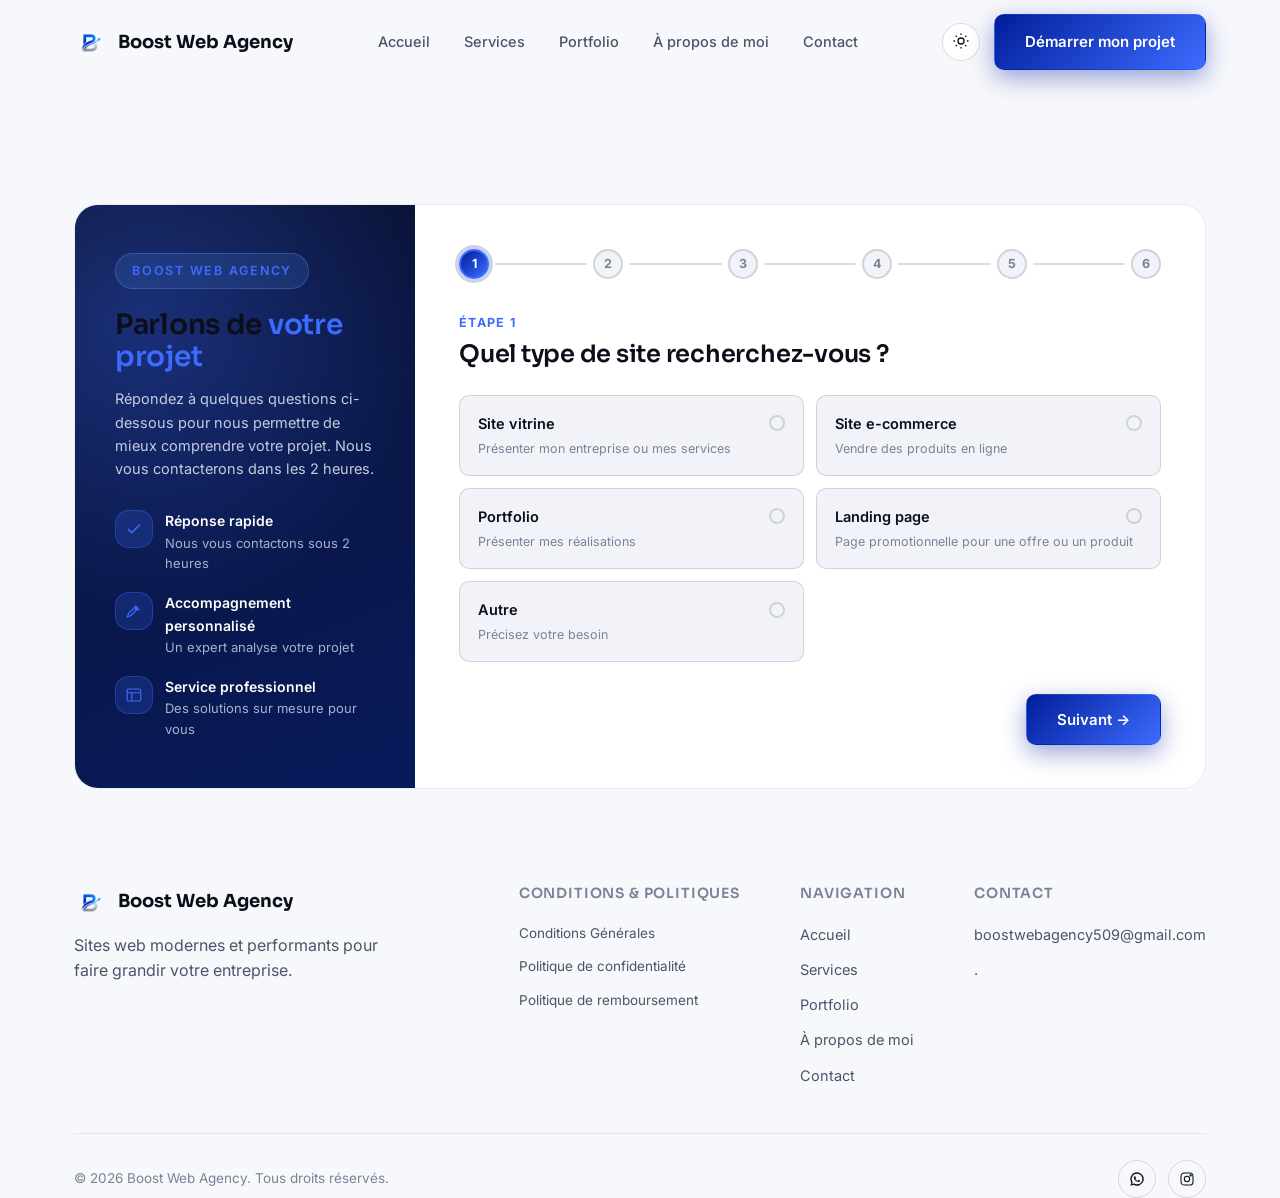
==== commit 9fba57c8: "user.name" ====
--- a/appliquer.html
+++ b/appliquer.html
@@ -9,6 +9,7 @@
 <link rel="preconnect" href="https://fonts.googleapis.com">
 <link href="https://fonts.googleapis.com/css2?family=Sora:wght@500;600;700;800&family=Inter:wght@400;500;600&display=swap" rel="stylesheet">
 <link rel="stylesheet" href="css/style.css">
+<link rel="stylesheet" href="css/forms.css">
 </head>
 <body>
 <header id="site-header"></header>
@@ -18,22 +19,6 @@
     <div class="container">
 
       <div class="apply-wrap reveal" id="applyForm">
-
-        <!-- Formulaire caché : sert uniquement à ce que Netlify Forms
-             détecte et enregistre les champs. Le vrai formulaire visible
-             (multi-étapes) est plus bas ; son JS envoie les données ici. -->
-        <form name="appliquer" data-netlify="true" netlify-honeypot="bot-field" hidden>
-          <input type="text" name="siteType">
-          <input type="text" name="goal">
-          <input type="text" name="features">
-          <input type="text" name="hasSite">
-          <input type="text" name="timeline">
-          <input type="text" name="name">
-          <input type="email" name="email">
-          <input type="text" name="phone">
-          <input type="text" name="city">
-          <input name="bot-field">
-        </form>
 
         <!-- SIDE PANEL -->
         <aside class="apply-side">
@@ -200,18 +185,22 @@
             </div>
           </div>
 
-          <!-- STEP 8: CONFIRMATION -->
+          <!-- STEP 8: CONFIRMATION (états : envoi en cours / confirmé / échec) -->
           <div class="form-step" data-step="8">
-            <div class="confirm-screen">
-              <div class="confirm-icon">${''}</div>
-              <h2>Merci !</h2>
-              <p>Votre demande a été envoyée avec succès.<br>Nous avons bien reçu votre projet et nous vous contacterons dans les 2 heures.</p>
-              <p style="font-weight:600;color:var(--text);margin-top:24px">Que se passe-t-il maintenant ?</p>
-              <ul class="next-steps">
-                <li>Nous analysons votre projet</li>
-                <li>Un expert vous contactera rapidement</li>
-                <li>Nous discuterons de vos besoins en détail</li>
-              </ul>
+            <div class="confirm-screen is-pending" id="applyConfirm" role="status" aria-live="polite">
+              <div class="confirm-icon" id="applyIcon"></div>
+              <h2 id="applyTitle">Envoi en cours…</h2>
+              <p id="applyMessage">Nous transmettons votre demande, merci de patienter.</p>
+              <p id="applyNote" style="font-size:13px"></p>
+              <div class="confirm-status-block form-status-actions" id="applyActions"></div>
+              <div class="confirm-next">
+                <p style="font-weight:600;color:var(--text);margin-top:24px">Que se passe-t-il maintenant ?</p>
+                <ul class="next-steps">
+                  <li>Nous analysons votre projet</li>
+                  <li>Un expert vous contactera rapidement</li>
+                  <li>Nous discuterons de vos besoins en détail</li>
+                </ul>
+              </div>
               <button class="btn btn-primary" data-action="restart">Retour à l'accueil</button>
             </div>
           </div>
@@ -225,6 +214,7 @@
 <footer id="site-footer"></footer>
 
 <script src="js/content.js"></script>
+<script src="js/forms.js"></script>
 <script>
   renderHeader('appliquer.html');
   renderFooter();
@@ -232,7 +222,6 @@
     const icons = [ICONS.check, ICONS.rocket, ICONS.layout];
     el.innerHTML = icons[i] || ICONS.check;
   });
-  document.querySelector('.confirm-icon').innerHTML = ICONS.check;
   observeReveals();
 </script>
 <script src="js/apply-form.js"></script>
--- a/css/style.css
+++ b/css/style.css
@@ -1,6 +1,6 @@
 /* ==========================================================================
    BOOST WEB AGENCY — Design System
-   Palette: fond noir profond, bleu électrique, bleu nuit, touches violet
+   Identité couleur stricte : bleu #001E9A uniquement (aucun violet/purple)
    Typo: Sora (display) + Inter (texte)
    ========================================================================== */
 
@@ -16,20 +16,20 @@
   --text-muted: #9aa3ba;
   --text-faint: #626a80;
 
-  --blue: #2f6bff;
-  --blue-light: #5b9dff;
-  --blue-deep: #0b2a7a;
-  --violet: #8b5cf6;
+  /* ---- Palette bleue officielle (identité de l'agence) ---- */
+  --blue: #001E9A;        /* couleur de référence absolue de la marque */
+  --blue-mid: #0B37C4;    /* variation intermédiaire, pour les dégradés */
+  --blue-light: #3D6BFF;  /* variation claire, pour liens/icônes/accents lisibles sur fond sombre */
+  --blue-deep: #000B40;   /* variation foncée, pour fonds/dégradés profonds */
   --silver: #c9ced8;
 
-  --gradient-primary: linear-gradient(135deg, var(--blue) 0%, var(--violet) 100%);
-  --gradient-text: linear-gradient(90deg, #5b9dff 0%, #8b5cf6 100%);
+  --gradient-primary: linear-gradient(135deg, var(--blue) 0%, var(--blue-light) 100%);
 
   --radius-sm: 10px;
   --radius-md: 16px;
   --radius-lg: 24px;
 
-  --shadow-glow: 0 0 60px rgba(47,107,255,0.25);
+  --shadow-glow: 0 0 60px rgba(0,30,154,0.3);
   --shadow-card: 0 10px 30px rgba(0,0,0,0.35);
 
   --ease: cubic-bezier(.22,.61,.36,1);
@@ -99,8 +99,8 @@
   letter-spacing: 0.14em;
   text-transform: uppercase;
   color: var(--blue-light);
-  background: rgba(47,107,255,0.1);
-  border: 1px solid rgba(47,107,255,0.25);
+  background: rgba(0,30,154,0.12);
+  border: 1px solid rgba(0,30,154,0.3);
   padding: 7px 16px;
   border-radius: 999px;
   margin-bottom: 20px;
@@ -128,15 +128,15 @@
 .btn-primary{
   background: var(--gradient-primary);
   color:#fff;
-  box-shadow: 0 8px 24px rgba(47,107,255,0.35);
-}
-.btn-primary:hover{ transform: translateY(-2px); box-shadow: 0 14px 34px rgba(47,107,255,0.5); }
+  box-shadow: 0 8px 24px rgba(0,30,154,0.4);
+}
+.btn-primary:hover{ transform: translateY(-2px); box-shadow: 0 14px 34px rgba(0,30,154,0.55); }
 .btn-outline{
   background: transparent;
   border-color: var(--border-strong);
   color: var(--text);
 }
-.btn-outline:hover{ border-color: var(--blue-light); background: rgba(91,157,255,0.08); transform: translateY(-2px); }
+.btn-outline:hover{ border-color: var(--blue-light); background: rgba(0,30,154,0.08); transform: translateY(-2px); }
 .btn-block{ width:100%; }
 .btn:disabled{ opacity:.4; cursor:not-allowed; transform:none !important; }
 
@@ -145,18 +145,31 @@
   position: fixed; top:0; left:0; right:0; z-index: 100;
   background: transparent;
   border-bottom: 1px solid transparent;
-  transition: background .3s var(--ease), border-color .3s var(--ease), box-shadow .3s var(--ease);
+  transition: border-color .3s var(--ease), box-shadow .3s var(--ease);
+}
+/* Le flou/dégradé est posé sur un calque décoratif (::before), PAS sur
+   .site-header lui-même, pour ne pas casser le menu mobile position:fixed
+   (un ancêtre avec filter/backdrop-filter casse ses enfants fixed). */
+.site-header::before{
+  content:'';
+  position:absolute; inset:0; z-index:-1;
+  background: linear-gradient(180deg, rgba(0,30,154,0.4) 0%, rgba(0,20,100,0.12) 70%, transparent 100%);
+  backdrop-filter: blur(14px);
+  -webkit-backdrop-filter: blur(14px);
+  transition: background .3s var(--ease), backdrop-filter .3s var(--ease);
+}
+[data-theme="light"] .site-header::before{
+  background: linear-gradient(180deg, rgba(0,30,154,0.1) 0%, rgba(247,248,252,0.6) 70%, transparent 100%);
 }
 .site-header.scrolled{
-  background: var(--bg-elevated);
   border-bottom-color: var(--border);
   box-shadow: 0 8px 24px rgba(0,0,0,0.25);
 }
-/* Pas de backdrop-filter ici volontairement : le header est transparent
-   en haut de page (fondu avec le Hero), puis devient opaque au scroll
-   via la classe .scrolled ajoutée par js/main.js. On ne touche qu'à
-   background/border/box-shadow (pas de "filter"), donc ça ne casse pas
-   le panneau du menu mobile en position:fixed. */
+.site-header.scrolled::before{
+  background: var(--bg-elevated);
+  backdrop-filter: none;
+  -webkit-backdrop-filter: none;
+}
 
 .nav{
   display:flex; align-items:center; justify-content:space-between;
@@ -214,7 +227,7 @@
   .nav-actions .btn{ display:none; }
 }
 
-/* ---------- Hero / Aurora Gradient ---------- */
+/* ---------- Hero / Aurora Gradient (bleu uniquement) ---------- */
 .hero{
   position: relative;
   padding: 120px 0 100px;
@@ -228,17 +241,17 @@
 .aurora::before, .aurora::after{
   content:''; position:absolute; width: 60vw; height: 60vw; max-width:900px; max-height:900px;
   border-radius:50%; filter: blur(110px); opacity: .55;
-  background: radial-gradient(circle at 30% 30%, #2f6bff 0%, transparent 70%);
+  background: radial-gradient(circle at 30% 30%, var(--blue-light) 0%, transparent 70%);
   animation: aurora-move-1 22s ease-in-out infinite alternate;
 }
 .aurora::after{
-  background: radial-gradient(circle at 70% 70%, #8b5cf6 0%, transparent 70%);
+  background: radial-gradient(circle at 70% 70%, var(--blue) 0%, transparent 70%);
   right:-10%; bottom:-20%; left:auto; top:auto;
   animation: aurora-move-2 26s ease-in-out infinite alternate;
-  opacity:.45;
+  opacity:.5;
 }
 .aurora::before{ top:-20%; left:-15%; }
-[data-theme="light"] .aurora::before, [data-theme="light"] .aurora::after{ opacity:.25; filter: blur(130px); }
+[data-theme="light"] .aurora::before, [data-theme="light"] .aurora::after{ opacity:.22; filter: blur(130px); }
 
 @keyframes aurora-move-1{
   0%{ transform: translate(0,0) scale(1); }
@@ -254,9 +267,10 @@
 .hero-inner{ max-width: 760px; }
 .hero h1{ font-size: clamp(36px, 6vw, 62px); margin-bottom: 22px; }
 .hero h1 .accent{
-  background: var(--gradient-text);
-  -webkit-background-clip: text; background-clip:text; color: transparent;
-}
+  color: var(--blue);
+  text-shadow: 0 0 40px rgba(0,30,154,0.6);
+}
+[data-theme="light"] .hero h1 .accent{ text-shadow: none; }
 .hero p{ font-size: 18px; max-width: 540px; margin-bottom: 34px; }
 .hero-ctas{ display:flex; gap:16px; flex-wrap:wrap; }
 
@@ -281,12 +295,12 @@
   padding: 32px;
   transition: transform .35s var(--ease), border-color .35s var(--ease), box-shadow .35s var(--ease);
 }
-.card:hover{ transform: translateY(-6px); border-color: rgba(91,157,255,0.35); box-shadow: var(--shadow-card), 0 0 0 1px rgba(91,157,255,0.08); }
+.card:hover{ transform: translateY(-6px); border-color: rgba(0,30,154,0.4); box-shadow: var(--shadow-card), 0 0 0 1px rgba(0,30,154,0.1); }
 
 .icon-badge{
   width:52px; height:52px; border-radius: 14px;
   display:flex; align-items:center; justify-content:center;
-  background: rgba(47,107,255,0.12); border:1px solid rgba(47,107,255,0.25);
+  background: rgba(0,30,154,0.14); border:1px solid rgba(0,30,154,0.3);
   color: var(--blue-light); margin-bottom: 22px;
 }
 .icon-badge svg{ width:24px; height:24px; }
@@ -297,7 +311,7 @@
 .process-card{ position:relative; }
 .process-number{
   font-family:'Sora',sans-serif; font-weight:700; font-size: 34px;
-  background: var(--gradient-text); -webkit-background-clip:text; background-clip:text; color:transparent;
+  color: var(--blue-light);
   margin-bottom: 14px; display:block;
 }
 
@@ -344,18 +358,18 @@
 .faq-answer-inner{ padding: 0 24px 22px; color: var(--text-muted); font-size:14.5px; }
 .faq-item.is-open .faq-answer{ max-height: 300px; }
 
-/* ---------- CTA banner ---------- */
+/* ---------- CTA banner (bleu uniquement, plus de purple) ---------- */
 .cta-banner{
   border-radius: var(--radius-lg);
   padding: 64px 40px;
   text-align:center;
-  background: linear-gradient(135deg, #10193c 0%, #1b1046 100%);
-  border: 1px solid rgba(139,92,246,0.25);
+  background: linear-gradient(135deg, #0a1230 0%, #081a5c 100%);
+  border: 1px solid rgba(0,30,154,0.35);
   position:relative; overflow:hidden;
 }
 .cta-banner::before{
   content:''; position:absolute; inset:0;
-  background: radial-gradient(circle at 50% 0%, rgba(91,157,255,0.25), transparent 60%);
+  background: radial-gradient(circle at 50% 0%, rgba(61,107,255,0.28), transparent 60%);
 }
 .cta-banner > *{ position:relative; }
 .cta-banner h2{ font-size: clamp(24px,3.6vw,34px); max-width:640px; margin:0 auto 14px; }
@@ -381,7 +395,7 @@
 .socials svg{ width:16px; height:16px; }
 
 /* ---------- Page hero (inner pages) ---------- */
-.page-hero{ padding: 80px 0 60px; text-align:center; }
+.page-hero{ padding: 140px 0 60px; text-align:center; }
 .page-hero .eyebrow{ margin-bottom: 18px; }
 .page-hero h1{ font-size: clamp(30px,5vw,48px); max-width: 720px; margin: 0 auto 16px; }
 .page-hero p{ max-width: 620px; margin: 0 auto; font-size:17px; }
@@ -428,7 +442,7 @@
   display:flex; align-items:center; gap:14px; padding:16px 18px; border-radius: var(--radius-sm);
   background: var(--surface); border:1px solid var(--border); transition: border-color .2s var(--ease);
 }
-.contact-method:hover{ border-color: rgba(91,157,255,0.35); }
+.contact-method:hover{ border-color: rgba(0,30,154,0.4); }
 .contact-method .icon-badge{ margin:0; width:42px; height:42px; }
 .contact-method-label{ font-size:12px; color: var(--text-faint); text-transform:uppercase; letter-spacing:.06em; }
 .contact-method-value{ font-weight:600; font-size:14.5px; }
@@ -442,27 +456,27 @@
   border-radius: var(--radius-sm); padding: 13px 16px; color: var(--text); font-size:14.5px; font-family:inherit;
   transition: border-color .2s var(--ease), box-shadow .2s var(--ease);
 }
-.field input:focus, .field textarea:focus, .field select:focus{ border-color: var(--blue-light); box-shadow: 0 0 0 3px rgba(91,157,255,0.18); outline:none; }
+.field input:focus, .field textarea:focus, .field select:focus{ border-color: var(--blue-light); box-shadow: 0 0 0 3px rgba(0,30,154,0.2); outline:none; }
 .field textarea{ min-height:120px; resize:vertical; }
 .field-error{ color:#ff6b6b; font-size:12.5px; margin-top:6px; display:none; }
 .field.has-error input, .field.has-error textarea, .field.has-error select{ border-color:#ff6b6b; }
 .field.has-error .field-error{ display:block; }
 
-/* ---------- Multi-step form (Appliquer) ---------- */
+/* ---------- Multi-step form (Appliquer) — bleu uniquement ---------- */
 .apply-wrap{ display:grid; grid-template-columns: 340px 1fr; gap: 0; border-radius: var(--radius-lg); overflow:hidden; border:1px solid var(--border); background: var(--surface); }
 @media (max-width: 900px){ .apply-wrap{ grid-template-columns:1fr; } }
 .apply-side{
-  background: linear-gradient(160deg,#0a1230 0%,#140a35 100%);
+  background: linear-gradient(160deg,#0a1230 0%,#081a5c 100%);
   padding: 48px 40px; position:relative; overflow:hidden;
 }
-.apply-side::before{ content:''; position:absolute; inset:0; background: radial-gradient(circle at 20% 20%, rgba(91,157,255,.3), transparent 55%); }
+.apply-side::before{ content:''; position:absolute; inset:0; background: radial-gradient(circle at 20% 20%, rgba(61,107,255,.32), transparent 55%); }
 .apply-side > *{ position:relative; }
 .apply-side h2{ font-size: 28px; margin-bottom:14px; }
-.apply-side h2 .accent{ background: var(--gradient-text); -webkit-background-clip:text; background-clip:text; color:transparent; }
+.apply-side h2 .accent{ color: var(--blue-light); }
 .apply-side p{ color:#c6cbe0; font-size:14.5px; }
 .apply-perks{ margin-top: 30px; display:flex; flex-direction:column; gap:18px; }
 .apply-perk{ display:flex; gap:12px; align-items:flex-start; }
-.apply-perk .icon-badge{ background: rgba(91,157,255,0.18); border-color: rgba(91,157,255,0.3); width:38px; height:38px; margin:0; flex-shrink:0; }
+.apply-perk .icon-badge{ background: rgba(61,107,255,0.2); border-color: rgba(61,107,255,0.35); width:38px; height:38px; margin:0; flex-shrink:0; }
 .apply-perk .icon-badge svg{ width:18px; height:18px; }
 .apply-perk-title{ font-weight:600; font-size:14px; color:#fff; }
 .apply-perk-text{ font-size:13px; color:#a9b0cc; }
@@ -477,8 +491,8 @@
   background: var(--surface-2); border:2px solid var(--border-strong); color: var(--text-faint);
   transition: all .3s var(--ease);
 }
-.progress-step.active{ border-color: var(--blue-light); color:#fff; background: var(--gradient-primary); box-shadow:0 0 0 4px rgba(91,157,255,0.18); }
-.progress-step.done{ border-color: var(--blue-light); background: rgba(91,157,255,0.18); color: var(--blue-light); }
+.progress-step.active{ border-color: var(--blue-light); color:#fff; background: var(--gradient-primary); box-shadow:0 0 0 4px rgba(0,30,154,0.2); }
+.progress-step.done{ border-color: var(--blue-light); background: rgba(0,30,154,0.2); color: var(--blue-light); }
 .progress-line{ flex:1; height:2px; background: var(--border-strong); border-radius:2px; position:relative; overflow:hidden; }
 .progress-line-fill{ position:absolute; inset:0; width:0%; background: var(--gradient-primary); transition: width .35s var(--ease); }
 
@@ -503,7 +517,7 @@
   content:''; position:absolute; inset:3px; background: var(--blue-light); border-radius:50%;
   opacity:0; transform: scale(.4); transition: opacity .2s var(--ease), transform .2s var(--ease);
 }
-.choice-card.selected{ border-color: var(--blue-light); background: rgba(91,157,255,0.08); box-shadow: 0 0 0 3px rgba(91,157,255,0.12); }
+.choice-card.selected{ border-color: var(--blue-light); background: rgba(0,30,154,0.1); box-shadow: 0 0 0 3px rgba(0,30,154,0.14); }
 .choice-card.selected .dot{ border-color: var(--blue-light); }
 .choice-card.selected .dot::after{ opacity:1; transform: scale(1); }
 .choice-card[data-multi] .dot{ border-radius:5px; }
@@ -520,7 +534,7 @@
 .confirm-screen{ text-align:center; padding: 30px 0 10px; }
 .confirm-icon{
   width:84px; height:84px; border-radius:50%; margin:0 auto 26px; background: var(--gradient-primary);
-  display:flex; align-items:center; justify-content:center; box-shadow: 0 0 0 10px rgba(91,157,255,0.1);
+  display:flex; align-items:center; justify-content:center; box-shadow: 0 0 0 10px rgba(0,30,154,0.12);
 }
 .confirm-icon svg{ width:40px; height:40px; color:#fff; }
 .confirm-screen h2{ font-size:26px; margin-bottom:10px; }
@@ -530,3 +544,36 @@
 
 /* fade for whole hero content w/ slight delay */
 .hero .reveal{ transition-delay: .05s; }
+
+/* ---------- Pages légales (Conditions, Confidentialité, Remboursement) ---------- */
+.legal-wrap{ max-width: 760px; margin: 0 auto; }
+.legal-updated{
+  display:inline-flex; align-items:center; gap:8px;
+  font-size:13px; color: var(--text-faint); margin-bottom:40px;
+  padding: 8px 16px; border:1px solid var(--border); border-radius:999px; background: var(--surface);
+}
+.legal-content p{ font-size:15.5px; line-height:1.75; color: var(--text-muted); margin-bottom:18px; }
+.legal-content h2{
+  font-size: 21px; margin: 44px 0 16px; padding-top: 8px;
+  display:flex; align-items:baseline; gap:10px; color: var(--text);
+}
+.legal-content h2:first-child{ margin-top:0; }
+.legal-num{ color: var(--blue-light); font-family:'Sora',sans-serif; }
+.legal-content ul{ margin: 0 0 18px; padding-left: 0; display:flex; flex-direction:column; gap:9px; }
+.legal-content li{
+  list-style:none; position:relative; padding-left: 22px;
+  font-size:15px; line-height:1.65; color: var(--text-muted);
+}
+.legal-content li::before{
+  content:''; position:absolute; left:0; top:9px;
+  width:6px; height:6px; border-radius:50%; background: var(--blue-light);
+}
+.legal-toc{
+  background: var(--surface); border:1px solid var(--border); border-radius: var(--radius-md);
+  padding: 20px 24px; margin-bottom: 48px;
+}
+.legal-toc p{ margin:0; font-size:14px; }
+.legal-toc a{ color: var(--blue-light); font-weight:600; }
+
+/* ---------- Colonne légale dans le footer ---------- */
+.footer-col-legal a{ font-size: 13.5px; }
--- a/css/forms.css
+++ b/css/forms.css
@@ -0,0 +1,54 @@
+/* Boost Web Agency — états d'envoi des formulaires (Contact + Appliquer)
+   Fichier additionnel : utilise uniquement les variables de style.css
+   (bleu #001E9A + noir). Aucun autre style du site n'est modifié. */
+
+.form-status{
+  margin-top: 16px;
+  padding: 14px 16px;
+  border-radius: var(--radius-sm);
+  border: 1px solid var(--border-strong);
+  font-size: 13.5px;
+  line-height: 1.55;
+  text-align: center;
+  color: var(--text);
+}
+.form-status:empty{ display:none; }
+.form-status p{ margin: 0 0 6px; color: inherit; font-size: inherit; }
+.form-status p:last-of-type{ margin-bottom: 0; }
+.form-status .form-status-note{ color: var(--text-muted); font-size: 13px; }
+
+.form-status.is-pending{ color: var(--text-muted); }
+.form-status.is-success{
+  border-color: rgba(0,30,154,0.5);
+  background: rgba(0,30,154,0.14);
+}
+.form-status.is-error{
+  border-color: rgba(255,107,107,0.5);
+  background: rgba(255,107,107,0.08);
+}
+.form-status.is-error p:first-child{ color: #ff6b6b; font-weight: 600; }
+
+.form-status-actions{
+  display: flex; flex-wrap: wrap; justify-content: center; gap: 10px; margin-top: 12px;
+}
+.form-status-actions .btn{ padding: 10px 20px; font-size: 14px; }
+
+/* ---- Écran de confirmation de « Appliquer » : trois états ---- */
+.confirm-screen .confirm-status-block{ margin: 0 auto; max-width: 440px; }
+.confirm-screen .confirm-status-block:empty{ display:none; }
+.confirm-screen.is-pending .confirm-icon{
+  background: transparent;
+  border: 4px solid rgba(0,30,154,0.25);
+  border-top-color: var(--blue-light);
+  box-shadow: none;
+  animation: confirm-spin .9s linear infinite;
+}
+.confirm-screen.is-pending .confirm-icon svg{ display:none; }
+.confirm-screen.is-error .confirm-icon{
+  background: rgba(255,107,107,0.14);
+  box-shadow: 0 0 0 10px rgba(255,107,107,0.08);
+}
+.confirm-screen.is-error .confirm-icon svg{ color:#ff6b6b; }
+.confirm-screen:not(.is-success) .confirm-next{ display:none; }
+@keyframes confirm-spin{ to{ transform: rotate(360deg); } }
+.confirm-screen .form-status-actions{ margin-bottom: 22px; }
